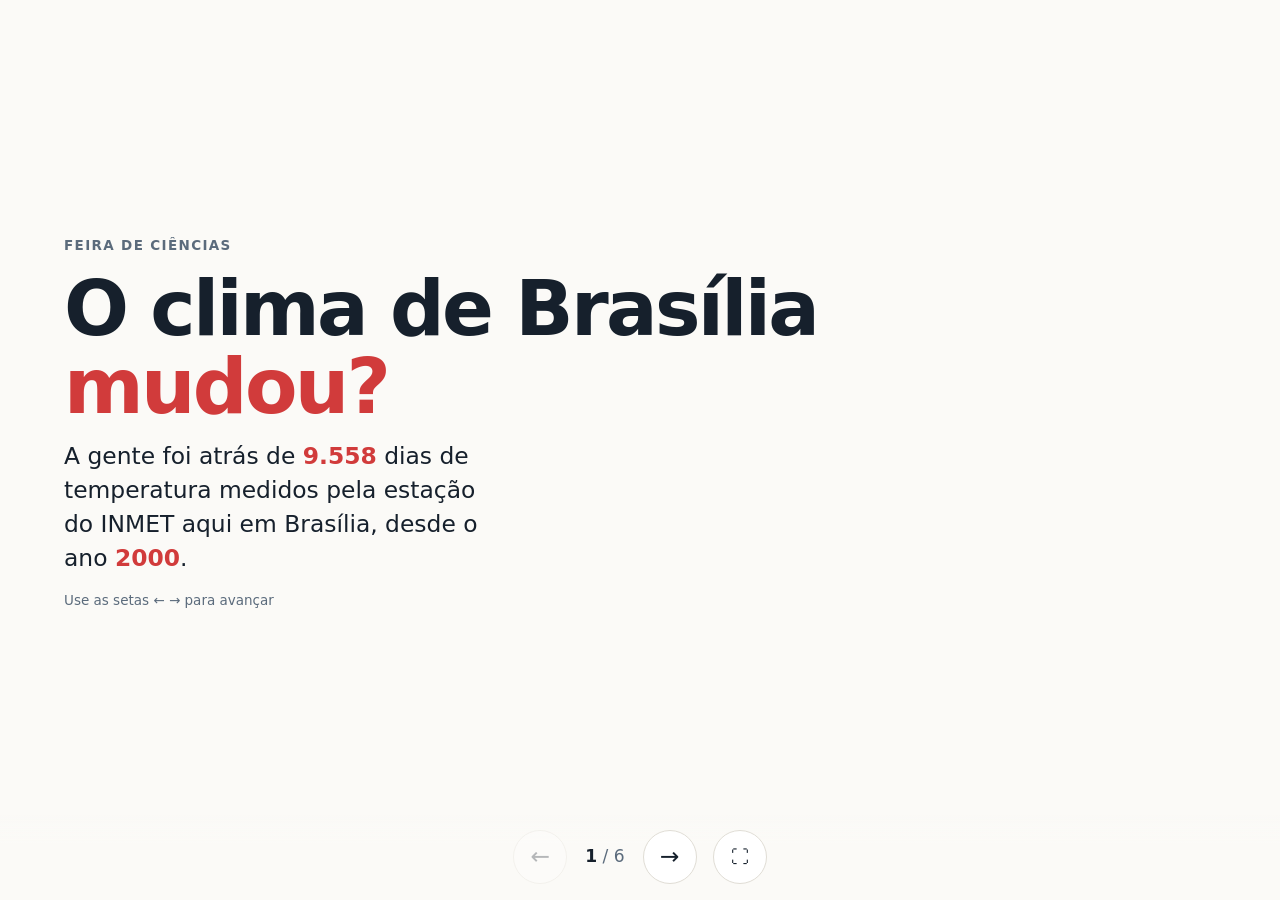
==== site/feira.html @ 0d16f91b "Modo feira de ciencias: 6 telas e roteiro impresso feira.html: apresentacao em tela cheia para noteb" ====
<!doctype html>
<html lang="pt-BR">
<head>
<meta charset="utf-8">
<meta name="viewport" content="width=device-width, initial-scale=1">
<title>Feira de Ciências — O clima de Brasília mudou?</title>
<meta name="robots" content="noindex">
<link rel="stylesheet" href="feira.css">
</head>
<body>

<div class="palco" id="palco">

  <!-- 1 -------------------------------------------------- abertura -->
  <section class="tela" data-aluno="1" data-titulo="Abertura">
    <p class="etiqueta">Feira de Ciências</p>
    <h1 class="gigante">O clima de Brasília<br><span class="realce">mudou?</span></h1>
    <p class="linha-grande">
      A gente foi atrás de <b id="total-dias">9.558</b> dias de temperatura medidos
      pela estação do INMET aqui em Brasília, desde o ano <b>2000</b>.
    </p>
    <p class="dica">Use as setas ← → para avançar</p>
  </section>

  <!-- 2 -------------------------------------------------- o dado -->
  <section class="tela" data-aluno="2" data-titulo="De onde vem o dado">
    <p class="etiqueta">Passo 1 · De onde vem o número</p>
    <h2 class="grande">Não somos nós que medimos.<br>É uma estação do governo.</h2>
    <div class="cartoes-feira">
      <div class="cartao-feira">
        <span class="numero" id="f-estacao">A001</span>
        <span class="rotulo">a estação automática de Brasília, ligada desde 2000</span>
      </div>
      <div class="cartao-feira">
        <span class="numero" id="f-dias">9.558</span>
        <span class="rotulo">dias medidos, de hora em hora</span>
      </div>
      <div class="cartao-feira">
        <span class="numero" id="f-anos">26</span>
        <span class="rotulo">anos de história guardada</span>
      </div>
    </div>
    <p class="rodape-tela">Fonte: INMET · Portal Brasileiro de Dados Abertos — qualquer um pode baixar.</p>
  </section>

  <!-- 3 -------------------------------------------------- hoje x passado -->
  <section class="tela" data-aluno="3" data-titulo="Hoje e o passado">
    <p class="etiqueta">Passo 2 · O mesmo dia, outros anos</p>
    <h2 class="grande" id="f-data-hoje">Hoje</h2>
    <div class="comparativo-feira" id="f-comparativo">
      <p class="carregando">Buscando…</p>
    </div>
    <p class="rodape-tela">Um dia só não prova nada — por isso a gente olhou todos.</p>
  </section>

  <!-- 4 -------------------------------------------------- o jogo -->
  <section class="tela tela-jogo" data-aluno="4" data-titulo="O jogo do chute">
    <p class="etiqueta">Passo 3 · Chute antes de ver</p>
    <h2 class="grande">Quantos dias por ano passam<br>de <span class="realce">30 °C</span> em Brasília?</h2>

    <div class="jogo" id="jogo-pergunta">
      <p class="jogo-instrucao">Nos anos 2000 eram <b id="jogo-antes">29</b> dias.
        E hoje? Arrisque:</p>
      <div class="jogo-campo">
        <input type="number" id="jogo-palpite" inputmode="numeric" min="0" max="365" placeholder="?">
        <span class="jogo-unidade">dias</span>
        <button type="button" id="jogo-botao">Ver a resposta</button>
      </div>
    </div>

    <div class="jogo-resposta" id="jogo-resposta" hidden>
      <p class="jogo-veredito" id="jogo-veredito"></p>
      <p class="jogo-numero"><b id="jogo-antes2">29</b> <span class="seta">→</span>
        <b class="realce" id="jogo-depois">57</b> <span class="jogo-unidade-grande">dias por ano</span></p>
      <p class="jogo-traducao">De <b>1 mês</b> de calor por ano para <b>2 meses</b>.</p>
      <div id="jogo-grafico" class="grafico-feira"></div>
    </div>
  </section>

  <!-- 5 -------------------------------------------------- cidade x regiao -->
  <section class="tela" data-aluno="5" data-titulo="A cidade e a região">
    <p class="etiqueta">Passo 4 · "Mas não é só a cidade esquentando?"</p>
    <h2 class="grande">Essa pergunta é boa.<br>A gente foi checar.</h2>
    <div class="duelo" id="f-duelo">
      <p class="carregando">Calculando…</p>
    </div>
    <p class="rodape-tela" id="f-duelo-nota"></p>
  </section>

  <!-- 6 -------------------------------------------------- fechamento -->
  <section class="tela" data-aluno="6" data-titulo="O que isso significa">
    <p class="etiqueta">Passo 5 · E daí?</p>
    <h2 class="grande">O que a gente descobriu</h2>
    <ul class="conclusoes">
      <li><b>Os dias esquentaram</b> — e os dias de muito calor <b>dobraram</b>.</li>
      <li><b>As noites quase não mudaram.</b> A gente achou que tinham mudado; o dado disse que não.</li>
      <li><b>Parte é a cidade</b> crescendo em cima do termômetro, parte é o planeta inteiro esquentando.</li>
    </ul>
    <p class="linha-grande destaque-final">
      A gente não escolheu os números que ajudavam.<br>
      <b>Mostramos também o que derruba a nossa ideia.</b>
    </p>
    <p class="rodape-tela">Tudo isto está em comparativo-do-clima.vercel.app · dados do INMET e ERA5</p>
  </section>

</div>

<nav class="controles" aria-label="Navegação da apresentação">
  <button type="button" id="anterior" aria-label="Tela anterior">←</button>
  <span class="contador"><b id="atual">1</b> / <span id="total">6</span></span>
  <button type="button" id="proximo" aria-label="Próxima tela">→</button>
  <button type="button" id="tela-cheia" class="secundario" title="Tela cheia (F)">⛶</button>
</nav>

<script src="feira.js"></script>
</body>
</html>
---- site/feira.css ----
/* Apresentacao de feira de ciencias.
   Pensada para notebook ligado na TV: tipo grande, alto contraste, uma ideia
   por tela. Tudo em clamp() para a mesma tela servir do notebook a TV grande. */

:root {
  --tinta:        #16202c;
  --tinta-fraca:  #5b6b7c;
  --papel:        #fbfaf7;
  --papel-cartao: #ffffff;
  --linha:        #e0ddd5;
  --quente:       #d13b3b;
  --frio:         #2f76a1;
  --raio: 18px;
}

@media (prefers-color-scheme: dark) {
  :root {
    --tinta:        #f2f5f8;
    --tinta-fraca:  #9fadbb;
    --papel:        #11161b;
    --papel-cartao: #1a2128;
    --linha:        #2b333c;
    --quente:       #ff6b6b;
    --frio:         #6fb3d2;
  }
}

* { box-sizing: border-box; }

html, body { height: 100%; }

body {
  margin: 0;
  background: var(--papel);
  color: var(--tinta);
  font: 16px/1.5 system-ui, -apple-system, "Segoe UI", Roboto, sans-serif;
  overflow: hidden;              /* a apresentacao nao rola: cada tela cabe */
}

/* ---------- palco e telas ---------- */

.palco { height: 100%; }

.tela {
  display: none;
  height: 100%;
  padding: clamp(1.4rem, 4vh, 3.5rem) clamp(1.4rem, 5vw, 5rem) clamp(4.5rem, 10vh, 6rem);
  flex-direction: column;
  justify-content: center;
  gap: clamp(.6rem, 1.6vh, 1.4rem);
  max-width: 1500px;
  margin: 0 auto;
  animation: entrar .28s ease-out;
}

.tela.ativa { display: flex; }

@keyframes entrar {
  from { opacity: 0; transform: translateY(12px); }
  to   { opacity: 1; transform: none; }
}

/* ---------- tipografia ---------- */

.etiqueta {
  margin: 0;
  font-size: clamp(.75rem, 1.5vh, 1.05rem);
  letter-spacing: .1em;
  text-transform: uppercase;
  color: var(--tinta-fraca);
  font-weight: 600;
}

.gigante {
  margin: 0;
  font-size: clamp(2.4rem, 8.5vh, 6rem);
  line-height: 1.02;
  letter-spacing: -.035em;
  font-weight: 700;
}

.grande {
  margin: 0;
  font-size: clamp(1.7rem, 5.4vh, 3.6rem);
  line-height: 1.1;
  letter-spacing: -.025em;
  font-weight: 700;
}

.realce { color: var(--quente); }

.linha-grande {
  margin: 0;
  font-size: clamp(1rem, 2.6vh, 1.7rem);
  line-height: 1.45;
  max-width: 30ch;
}
.linha-grande b { color: var(--quente); }

.destaque-final { max-width: 40ch; margin-top: clamp(.5rem, 2vh, 1.5rem); }

.dica {
  margin: 0;
  font-size: clamp(.75rem, 1.5vh, 1rem);
  color: var(--tinta-fraca);
}

.rodape-tela {
  margin: 0;
  font-size: clamp(.75rem, 1.6vh, 1.05rem);
  color: var(--tinta-fraca);
}

/* ---------- cartoes de numero ---------- */

.cartoes-feira {
  display: grid;
  grid-template-columns: repeat(auto-fit, minmax(200px, 1fr));
  gap: clamp(.7rem, 2vh, 1.4rem);
}

.cartao-feira {
  background: var(--papel-cartao);
  border: 1px solid var(--linha);
  border-radius: var(--raio);
  padding: clamp(.9rem, 2.4vh, 1.6rem);
}

.cartao-feira .numero {
  display: block;
  font-size: clamp(1.9rem, 6vh, 3.6rem);
  font-weight: 700;
  letter-spacing: -.03em;
  line-height: 1;
  color: var(--quente);
}

.cartao-feira .rotulo {
  display: block;
  margin-top: .45rem;
  font-size: clamp(.8rem, 1.7vh, 1.1rem);
  color: var(--tinta-fraca);
  line-height: 1.35;
}

/* ---------- comparativo hoje x passado ---------- */

.comparativo-feira {
  display: grid;
  grid-template-columns: repeat(auto-fit, minmax(150px, 1fr));
  gap: clamp(.6rem, 1.8vh, 1.2rem);
}

.col-ano {
  background: var(--papel-cartao);
  border: 1px solid var(--linha);
  border-radius: var(--raio);
  padding: clamp(.8rem, 2.2vh, 1.4rem);
  text-align: center;
}
.col-ano.hoje { border-color: var(--quente); border-width: 2px; }

.col-ano .quando {
  display: block;
  font-size: clamp(.72rem, 1.5vh, .98rem);
  color: var(--tinta-fraca);
  text-transform: uppercase;
  letter-spacing: .06em;
  font-weight: 600;
}
.col-ano .valor {
  display: block;
  margin-top: .3rem;
  font-size: clamp(1.7rem, 5.2vh, 3.1rem);
  font-weight: 700;
  letter-spacing: -.03em;
  line-height: 1;
}
.col-ano.hoje .valor { color: var(--quente); }
.col-ano .ano { display: block; margin-top: .3rem; font-size: clamp(.72rem, 1.5vh, .95rem); color: var(--tinta-fraca); }

/* ---------- o jogo do chute ---------- */

.tela-jogo { justify-content: center; }

.jogo-instrucao { margin: 0; font-size: clamp(1rem, 2.6vh, 1.6rem); }
.jogo-instrucao b { color: var(--frio); }

.jogo-campo {
  display: flex;
  align-items: center;
  gap: .7rem;
  flex-wrap: wrap;
  margin-top: clamp(.6rem, 2vh, 1.2rem);
}

.jogo-campo input {
  font: inherit;
  font-size: clamp(1.6rem, 5vh, 3rem);
  font-weight: 700;
  width: clamp(5rem, 14vw, 9rem);
  text-align: center;
  padding: .3rem .5rem;
  border: 3px solid var(--linha);
  border-radius: 14px;
  background: var(--papel-cartao);
  color: var(--tinta);
  -moz-appearance: textfield;
}
.jogo-campo input:focus { outline: none; border-color: var(--quente); }
.jogo-campo input::-webkit-outer-spin-button,
.jogo-campo input::-webkit-inner-spin-button { -webkit-appearance: none; margin: 0; }

.jogo-unidade { font-size: clamp(1rem, 2.6vh, 1.6rem); color: var(--tinta-fraca); }

.jogo-campo button {
  font: inherit;
  font-size: clamp(.95rem, 2.2vh, 1.35rem);
  font-weight: 600;
  padding: clamp(.55rem, 1.6vh, .9rem) clamp(1rem, 2.5vw, 1.8rem);
  border: 0;
  border-radius: 12px;
  background: var(--tinta);
  color: var(--papel);
  cursor: pointer;
}
.jogo-campo button:hover { opacity: .88; }

.jogo-veredito {
  margin: 0 0 .4rem;
  font-size: clamp(1rem, 2.6vh, 1.6rem);
  font-weight: 600;
}

.jogo-numero {
  margin: 0;
  font-size: clamp(2.2rem, 7.5vh, 5rem);
  font-weight: 700;
  letter-spacing: -.035em;
  line-height: 1.05;
}
.jogo-numero .seta { color: var(--tinta-fraca); margin: 0 .2em; }
.jogo-unidade-grande { font-size: clamp(.9rem, 2.2vh, 1.4rem); font-weight: 400; color: var(--tinta-fraca); }

.jogo-traducao { margin: .3rem 0 0; font-size: clamp(1rem, 2.6vh, 1.6rem); }

.grafico-feira { margin-top: clamp(.5rem, 2vh, 1rem); }
.grafico-feira svg { display: block; width: 100%; height: auto; max-height: 26vh; }
.gf-barra { fill: var(--frio); opacity: .8; }
.gf-barra-quente { fill: var(--quente); }
.gf-rotulo { fill: var(--tinta-fraca); font-size: 11px; }

/* ---------- duelo cidade x regiao ---------- */

.duelo { display: grid; grid-template-columns: repeat(auto-fit, minmax(230px, 1fr)); gap: clamp(.7rem, 2vh, 1.4rem); }

.duelo-lado {
  background: var(--papel-cartao);
  border: 1px solid var(--linha);
  border-radius: var(--raio);
  padding: clamp(.9rem, 2.4vh, 1.6rem);
}
.duelo-lado.cidade { border-color: var(--quente); border-width: 2px; }
.duelo-lado .titulo { display: block; font-size: clamp(.85rem, 1.9vh, 1.15rem); font-weight: 600; }
.duelo-lado .valor  { display: block; margin-top: .3rem; font-size: clamp(1.8rem, 5.5vh, 3.2rem); font-weight: 700; letter-spacing: -.03em; line-height: 1; }
.duelo-lado.cidade .valor { color: var(--quente); }
.duelo-lado .nota   { display: block; margin-top: .45rem; font-size: clamp(.78rem, 1.6vh, 1rem); color: var(--tinta-fraca); line-height: 1.35; }

/* ---------- conclusoes ---------- */

.conclusoes {
  margin: 0;
  padding-left: 1.2em;
  font-size: clamp(1rem, 2.6vh, 1.6rem);
  line-height: 1.5;
}
.conclusoes li { margin-bottom: .5em; }
.conclusoes b { color: var(--quente); }

/* ---------- controles ---------- */

.controles {
  position: fixed;
  left: 0; right: 0; bottom: 0;
  display: flex;
  align-items: center;
  justify-content: center;
  gap: clamp(.5rem, 1.5vw, 1rem);
  padding: clamp(.6rem, 1.8vh, 1rem);
  background: linear-gradient(to top, var(--papel) 65%, transparent);
}

.controles button {
  font: inherit;
  font-size: clamp(1.1rem, 2.6vh, 1.6rem);
  line-height: 1;
  width: clamp(2.6rem, 6vh, 3.6rem);
  height: clamp(2.6rem, 6vh, 3.6rem);
  border: 1px solid var(--linha);
  border-radius: 50%;
  background: var(--papel-cartao);
  color: var(--tinta);
  cursor: pointer;
}
.controles button:hover { border-color: var(--tinta-fraca); }
.controles button:disabled { opacity: .3; cursor: default; }
.controles .secundario { font-size: clamp(.9rem, 2vh, 1.2rem); }

.contador {
  font-size: clamp(.85rem, 1.9vh, 1.15rem);
  color: var(--tinta-fraca);
  min-width: 4ch;
  text-align: center;
  font-variant-numeric: tabular-nums;
}
.contador b { color: var(--tinta); }

.carregando { color: var(--tinta-fraca); font-size: clamp(.9rem, 2.2vh, 1.3rem); }

/* Em pe (celular de aluno), reduz respiro para tudo caber sem rolagem. */
@media (orientation: portrait) {
  .tela { justify-content: flex-start; padding-top: clamp(1.2rem, 5vh, 2.5rem); }
  .cartoes-feira, .comparativo-feira, .duelo { grid-template-columns: 1fr 1fr; }
}
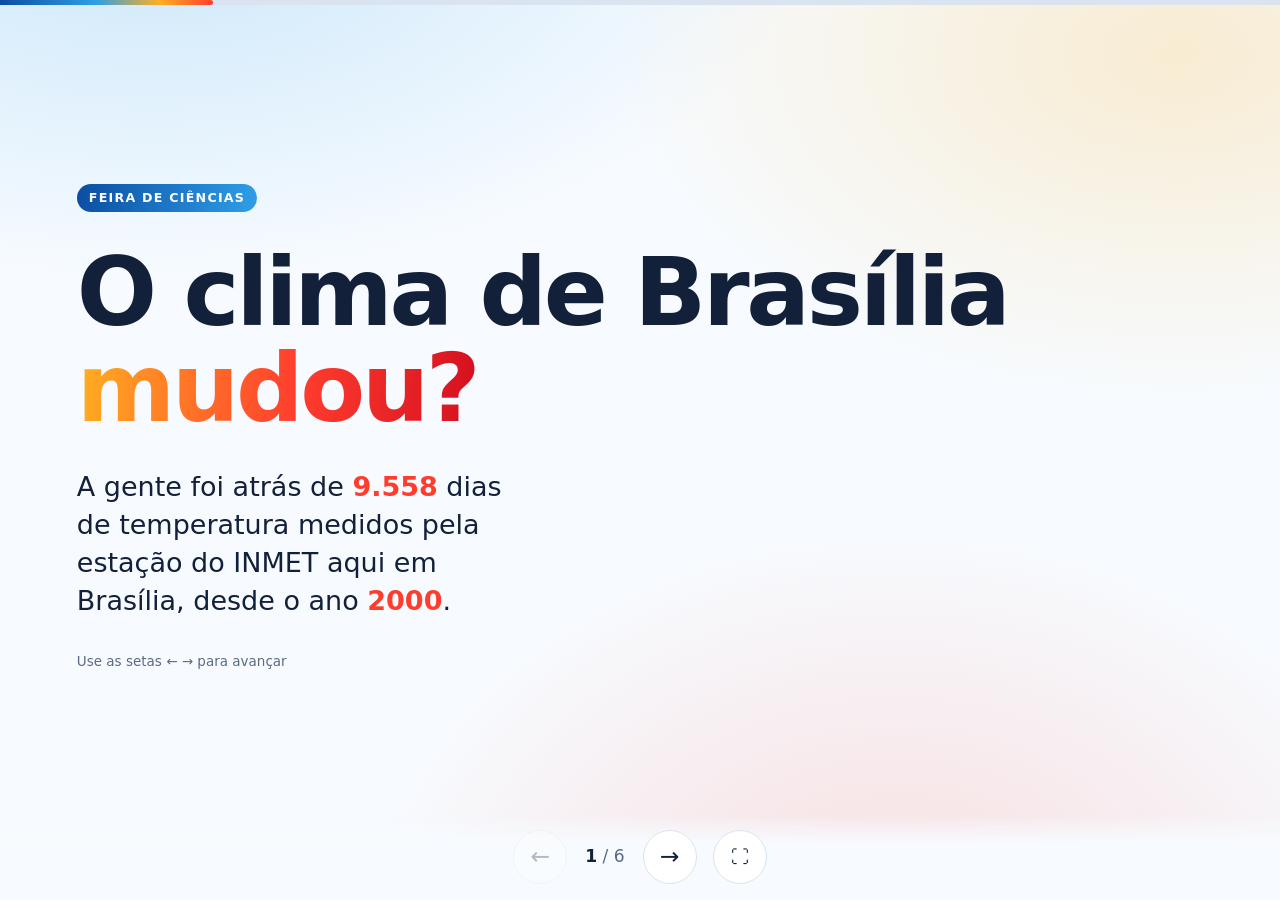
==== commit d5b30c6b: "Feira: equilibrio, alinhamento e mais movimento Medindo em 1366x768, cada tela usava so 41-48% da al" ====
--- a/site/feira.html
+++ b/site/feira.html
@@ -9,10 +9,12 @@
 </head>
 <body>
 
+<div class="progresso" aria-hidden="true"><span id="progresso-barra"></span></div>
+
 <div class="palco" id="palco">
 
   <!-- 1 -------------------------------------------------- abertura -->
-  <section class="tela" data-aluno="1" data-titulo="Abertura">
+  <section class="tela heroi" data-aluno="1" data-titulo="Abertura">
     <p class="etiqueta">Feira de Ciências</p>
     <h1 class="gigante">O clima de Brasília<br><span class="realce">mudou?</span></h1>
     <p class="linha-grande">
@@ -23,9 +25,14 @@
   </section>
 
   <!-- 2 -------------------------------------------------- o dado -->
-  <section class="tela" data-aluno="2" data-titulo="De onde vem o dado">
-    <p class="etiqueta">Passo 1 · De onde vem o número</p>
-    <h2 class="grande">Não somos nós que medimos.<br>É uma estação do governo.</h2>
+  <section class="tela duplo" data-aluno="2" data-titulo="De onde vem o dado">
+    <div class="lado-texto">
+      <p class="etiqueta">Passo 1 · De onde vem o número</p>
+      <h2 class="grande">Não somos nós<br>que medimos.</h2>
+      <p class="linha-grande">É uma estação do governo, funcionando sozinha,
+        24 horas por dia, há mais de 25 anos.</p>
+    </div>
+    <div class="lado-visual">
     <div class="cartoes-feira">
       <div class="cartao-feira">
         <span class="numero" id="f-estacao">A001</span>
@@ -40,15 +47,22 @@
         <span class="rotulo">anos de história guardada</span>
       </div>
     </div>
+    </div>
     <p class="rodape-tela">Fonte: INMET · Portal Brasileiro de Dados Abertos — qualquer um pode baixar.</p>
   </section>
 
   <!-- 3 -------------------------------------------------- hoje x passado -->
-  <section class="tela" data-aluno="3" data-titulo="Hoje e o passado">
-    <p class="etiqueta">Passo 2 · O mesmo dia, outros anos</p>
-    <h2 class="grande" id="f-data-hoje">Hoje</h2>
-    <div class="comparativo-feira" id="f-comparativo">
-      <p class="carregando">Buscando…</p>
+  <section class="tela duplo" data-aluno="3" data-titulo="Hoje e o passado">
+    <div class="lado-texto">
+      <p class="etiqueta">Passo 2 · O mesmo dia, outros anos</p>
+      <h2 class="grande" id="f-data-hoje">Hoje</h2>
+      <p class="linha-grande">Nem sempre hoje é o mais quente. Por isso a gente
+        não olhou <em>um</em> dia — olhou todos.</p>
+    </div>
+    <div class="lado-visual">
+      <div class="comparativo-feira" id="f-comparativo">
+        <p class="carregando">Buscando…</p>
+      </div>
     </div>
     <p class="rodape-tela">Um dia só não prova nada — por isso a gente olhou todos.</p>
   </section>
@@ -78,28 +92,36 @@
   </section>
 
   <!-- 5 -------------------------------------------------- cidade x regiao -->
-  <section class="tela" data-aluno="5" data-titulo="A cidade e a região">
-    <p class="etiqueta">Passo 4 · "Mas não é só a cidade esquentando?"</p>
-    <h2 class="grande">Essa pergunta é boa.<br>A gente foi checar.</h2>
-    <div class="duelo" id="f-duelo">
-      <p class="carregando">Calculando…</p>
+  <section class="tela duplo" data-aluno="5" data-titulo="A cidade e a região">
+    <div class="lado-texto">
+      <p class="etiqueta">Passo 4 · "Só a cidade esquentou?"</p>
+      <h2 class="grande">Essa pergunta<br>é boa.</h2>
+      <p class="linha-grande">A gente foi checar se o calor é só aqui dentro
+        ou se é o planeta inteiro.</p>
+    </div>
+    <div class="lado-visual">
+      <div class="duelo" id="f-duelo">
+        <p class="carregando">Calculando…</p>
+      </div>
     </div>
     <p class="rodape-tela" id="f-duelo-nota"></p>
   </section>
 
   <!-- 6 -------------------------------------------------- fechamento -->
-  <section class="tela" data-aluno="6" data-titulo="O que isso significa">
-    <p class="etiqueta">Passo 5 · E daí?</p>
-    <h2 class="grande">O que a gente descobriu</h2>
+  <section class="tela duplo" data-aluno="6" data-titulo="O que isso significa">
+    <div class="lado-texto">
+      <p class="etiqueta">Passo 5 · E daí?</p>
+      <h2 class="grande">O que a gente<br>descobriu</h2>
+      <p class="linha-grande destaque-final">A gente não escolheu só os números
+        que ajudavam. <b>Mostramos também o que derruba a nossa ideia.</b></p>
+    </div>
+    <div class="lado-visual">
     <ul class="conclusoes">
       <li><b>Os dias esquentaram</b> — e os dias de muito calor <b>dobraram</b>.</li>
       <li><b>As noites quase não mudaram.</b> A gente achou que tinham mudado; o dado disse que não.</li>
       <li><b>Parte é a cidade</b> crescendo em cima do termômetro, parte é o planeta inteiro esquentando.</li>
     </ul>
-    <p class="linha-grande destaque-final">
-      A gente não escolheu os números que ajudavam.<br>
-      <b>Mostramos também o que derruba a nossa ideia.</b>
-    </p>
+    </div>
     <p class="rodape-tela">Tudo isto está em comparativo-do-clima.vercel.app · dados do INMET e ERA5</p>
   </section>
 
--- a/site/feira.css
+++ b/site/feira.css
@@ -2,26 +2,42 @@
    Pensada para notebook ligado na TV: tipo grande, alto contraste, uma ideia
    por tela. Tudo em clamp() para a mesma tela servir do notebook a TV grande. */
 
+/* ====================================================================
+   PALETA — troque só este bloco para vestir a apresentação com as cores
+   oficiais da escola. Os hexadecimais abaixo são uma paleta viva genérica,
+   NÃO são as cores oficiais do Marista: substitua pelos do manual de marca.
+   ==================================================================== */
 :root {
-  --tinta:        #16202c;
-  --tinta-fraca:  #5b6b7c;
-  --papel:        #fbfaf7;
+  --marca:        #0b4da2;   /* azul principal da escola */
+  --marca-clara:  #2f9fe8;   /* azul claro de apoio      */
+  --marca-escura: #06306a;   /* azul escuro de fundo     */
+
+  --calor:        #ff3d2e;   /* vermelho do calor  */
+  --calor-forte:  #d40f1f;
+  --sol:          #ffb020;   /* amarelo do sol     */
+  --frio:         #00a6ed;   /* azul do fresco     */
+  --verde:        #17c26a;   /* acerto / positivo  */
+
+  --tinta:        #12203a;
+  --tinta-fraca:  #5b6b84;
+  --papel:        #f7fbff;
   --papel-cartao: #ffffff;
-  --linha:        #e0ddd5;
-  --quente:       #d13b3b;
-  --frio:         #2f76a1;
-  --raio: 18px;
+  --linha:        #d9e4f0;
+  --quente:       var(--calor);
+  --raio: 20px;
 }
 
 @media (prefers-color-scheme: dark) {
   :root {
-    --tinta:        #f2f5f8;
-    --tinta-fraca:  #9fadbb;
-    --papel:        #11161b;
-    --papel-cartao: #1a2128;
-    --linha:        #2b333c;
-    --quente:       #ff6b6b;
-    --frio:         #6fb3d2;
+    --tinta:        #f2f7fc;
+    --tinta-fraca:  #9db0c7;
+    --papel:        #0a1526;
+    --papel-cartao: #132139;
+    --linha:        #24344f;
+    --calor:        #ff6146;
+    --sol:          #ffc34d;
+    --frio:         #45c2ff;
+    --marca-clara:  #59b6f5;
   }
 }
 
@@ -31,49 +47,152 @@
 
 body {
   margin: 0;
-  background: var(--papel);
   color: var(--tinta);
   font: 16px/1.5 system-ui, -apple-system, "Segoe UI", Roboto, sans-serif;
   overflow: hidden;              /* a apresentacao nao rola: cada tela cabe */
+
+  /* fundo vivo que respira devagar - da vida sem competir com o conteudo */
+  background: var(--papel);
+  background:
+    radial-gradient(1100px 620px at 12% -10%, color-mix(in srgb, var(--marca-clara) 22%, transparent), transparent 60%),
+    radial-gradient(900px 560px at 92% 6%, color-mix(in srgb, var(--sol) 20%, transparent), transparent 62%),
+    radial-gradient(900px 700px at 70% 105%, color-mix(in srgb, var(--calor) 16%, transparent), transparent 60%),
+    var(--papel);
+  background-attachment: fixed;
+  animation: respirar 18s ease-in-out infinite alternate;
+}
+
+@keyframes respirar {
+  from { background-position: 0 0, 0 0, 0 0, 0 0; }
+  to   { background-position: 3% 2%, -3% 1%, 2% -2%, 0 0; }
 }
 
 /* ---------- palco e telas ---------- */
 
 .palco { height: 100%; }
 
+/* Cada tela ocupa a altura toda e distribui o conteudo em vez de empilhar
+   tudo no topo. Em 1366x768 a versao anterior usava 45% da tela e deixava
+   metade vazia; aqui as duas colunas ocupam a largura e o conteudo respira. */
 .tela {
   display: none;
   height: 100%;
-  padding: clamp(1.4rem, 4vh, 3.5rem) clamp(1.4rem, 5vw, 5rem) clamp(4.5rem, 10vh, 6rem);
-  flex-direction: column;
-  justify-content: center;
-  gap: clamp(.6rem, 1.6vh, 1.4rem);
-  max-width: 1500px;
+  padding: clamp(2rem, 7vh, 5rem) clamp(1.5rem, 6vw, 6rem) clamp(5rem, 12vh, 7rem);
+  max-width: 1600px;
   margin: 0 auto;
-  animation: entrar .28s ease-out;
-}
-
-.tela.ativa { display: flex; }
+  align-content: center;
+  gap: clamp(1rem, 3.5vh, 2.6rem) clamp(2rem, 5vw, 5rem);
+}
+
+.tela.ativa { display: grid; }
+
+/* uma coluna: heroi e o jogo, onde o texto e o protagonista */
+.tela.heroi, .tela.tela-jogo {
+  grid-template-columns: minmax(0, 1fr);
+  justify-items: start;
+}
+.tela.heroi { align-content: center; }
+
+/* duas colunas: texto a esquerda, visual a direita */
+/* linha 1 ocupa a sobra (1fr) e o rodape fica embaixo: e isso que faz o
+   conteudo encher a tela em vez de boiar no meio com 40% de ocupacao. */
+.tela.duplo {
+  grid-template-columns: minmax(0, 5fr) minmax(0, 7fr);
+  grid-template-rows: minmax(0, 1fr) auto;
+  align-items: stretch;
+}
+.tela.duplo .rodape-tela { grid-column: 1 / -1; align-self: end; }
+.tela.duplo .lado-texto { justify-content: center; }
+
+.lado-texto { display: flex; flex-direction: column; gap: clamp(.6rem, 1.8vh, 1.3rem); align-items: flex-start; }
+
+/* O lado visual estica para a altura util da tela - sem isso o conteudo
+   fica achatado no meio e sobra metade da tela vazia embaixo. */
+.lado-visual { min-width: 0; height: 100%; display: grid; }
+.lado-visual > * { height: 100%; }
+
+/* empilhados em uma coluna, os cartoes ocupam a altura em vez da largura */
+.tela.duplo .cartoes-feira,
+.tela.duplo .duelo,
+.tela.duplo .conclusoes { grid-template-columns: minmax(0, 1fr); align-content: stretch; }
+
+.tela.duplo .cartao-feira,
+.tela.duplo .duelo-lado {
+  display: flex; flex-direction: column; justify-content: center;
+}
+
+/* as colunas de ano continuam lado a lado - elas SAO uma linha do tempo */
+.tela.duplo .comparativo-feira { grid-template-columns: repeat(4, minmax(0, 1fr)); align-content: stretch; }
+.tela.duplo .col-ano { display: flex; flex-direction: column; justify-content: center; }
+
+/* em pe ou tela estreita, volta para uma coluna */
+/* Em pe (celular do aluno) o conteudo nao cabe em uma tela: aqui a
+   apresentacao PODE rolar. Sem isso o overflow:hidden corta o final das
+   telas 2, 5 e 6 em silencio - e ninguem percebe ate a hora de apresentar. */
+@media (max-width: 900px), (orientation: portrait) {
+  html, body { height: auto; overflow: auto; }
+  .palco { height: auto; }
+  .tela {
+    height: auto;
+    min-height: 100vh;
+    min-height: 100svh;
+    padding-bottom: clamp(6rem, 14vh, 8rem);
+  }
+  .tela.duplo { grid-template-columns: minmax(0, 1fr); grid-template-rows: none; align-content: start; }
+  .lado-visual { height: auto; }
+  .tela.duplo .comparativo-feira { grid-template-columns: repeat(2, minmax(0, 1fr)); }
+}
+
+/* cada elemento entra por conta, em cascata - a tela ganha ritmo */
+.tela.ativa > *,
+.tela.ativa .lado-texto > * {
+  animation: entrar .5s cubic-bezier(.2, .9, .3, 1.1) backwards;
+}
+.tela.ativa > *:nth-child(1) { animation-delay: .02s; }
+.tela.ativa > *:nth-child(2) { animation-delay: .10s; }
+.tela.ativa > *:nth-child(3) { animation-delay: .18s; }
+.tela.ativa > *:nth-child(4) { animation-delay: .26s; }
+.tela.ativa .lado-texto > *:nth-child(1) { animation-delay: .06s; }
+.tela.ativa .lado-texto > *:nth-child(2) { animation-delay: .14s; }
+.tela.ativa .lado-texto > *:nth-child(3) { animation-delay: .22s; }
 
 @keyframes entrar {
-  from { opacity: 0; transform: translateY(12px); }
+  from { opacity: 0; transform: translateY(18px); }
   to   { opacity: 1; transform: none; }
 }
 
+/* ---------- barra de progresso ---------- */
+
+.progresso {
+  position: fixed; top: 0; left: 0; right: 0; height: 5px;
+  background: var(--linha);
+  z-index: 10;
+}
+.progresso span {
+  display: block; height: 100%; width: 0;
+  background: linear-gradient(90deg, var(--marca), var(--marca-clara) 45%, var(--sol) 75%, var(--calor));
+  border-radius: 0 3px 3px 0;
+  transition: width .45s cubic-bezier(.2, .9, .3, 1);
+}
+
 /* ---------- tipografia ---------- */
 
 .etiqueta {
   margin: 0;
-  font-size: clamp(.75rem, 1.5vh, 1.05rem);
+  align-self: flex-start;
+  font-size: clamp(.7rem, 1.4vh, .95rem);
   letter-spacing: .1em;
   text-transform: uppercase;
-  color: var(--tinta-fraca);
-  font-weight: 600;
+  color: #fff;
+  font-weight: 700;
+  background: linear-gradient(100deg, var(--marca), var(--marca-clara));
+  padding: .38em .95em;
+  border-radius: 999px;
 }
 
 .gigante {
   margin: 0;
-  font-size: clamp(2.4rem, 8.5vh, 6rem);
+  font-size: clamp(2.6rem, 10.5vh, 7rem);
   line-height: 1.02;
   letter-spacing: -.035em;
   font-weight: 700;
@@ -81,19 +200,26 @@
 
 .grande {
   margin: 0;
-  font-size: clamp(1.7rem, 5.4vh, 3.6rem);
+  max-width: 16ch;
+  font-size: clamp(1.9rem, 7vh, 4.4rem);
   line-height: 1.1;
   letter-spacing: -.025em;
   font-weight: 700;
 }
 
-.realce { color: var(--quente); }
+/* palavra-chave com gradiente quente, em vez de vermelho chapado */
+.realce {
+  background: linear-gradient(95deg, var(--sol), var(--calor) 55%, var(--calor-forte));
+  -webkit-background-clip: text;
+  background-clip: text;
+  color: transparent;
+}
 
 .linha-grande {
   margin: 0;
-  font-size: clamp(1rem, 2.6vh, 1.7rem);
-  line-height: 1.45;
-  max-width: 30ch;
+  font-size: clamp(1.05rem, 3vh, 1.9rem);
+  line-height: 1.4;
+  max-width: 26ch;
 }
 .linha-grande b { color: var(--quente); }
 
@@ -121,18 +247,38 @@
 
 .cartao-feira {
   background: var(--papel-cartao);
-  border: 1px solid var(--linha);
+  border: 2px solid var(--linha);
   border-radius: var(--raio);
   padding: clamp(.9rem, 2.4vh, 1.6rem);
+  box-shadow: 0 10px 24px -14px rgba(11, 77, 162, .55);
+  box-shadow: 0 10px 24px -14px color-mix(in srgb, var(--marca) 55%, transparent);
+  animation: subir .5s cubic-bezier(.2, .9, .3, 1.2) backwards;
+}
+/* os tres cartoes entram em sequencia, nao todos de uma vez */
+.cartao-feira:nth-child(1) { animation-delay: .06s; border-color: #8ec6ee; border-color: color-mix(in srgb, var(--marca-clara) 45%, var(--linha)); }
+.cartao-feira:nth-child(2) { animation-delay: .18s; border-color: #edd08a; border-color: color-mix(in srgb, var(--sol) 45%, var(--linha)); }
+.cartao-feira:nth-child(3) { animation-delay: .30s; border-color: #f0a79c; border-color: color-mix(in srgb, var(--calor) 45%, var(--linha)); }
+
+@keyframes subir {
+  from { opacity: 0; transform: translateY(18px) scale(.97); }
+  to   { opacity: 1; transform: none; }
 }
 
 .cartao-feira .numero {
   display: block;
-  font-size: clamp(1.9rem, 6vh, 3.6rem);
-  font-weight: 700;
+  font-size: clamp(2rem, 7vh, 4.2rem);
+  font-weight: 800;
   letter-spacing: -.03em;
   line-height: 1;
-  color: var(--quente);
+  color: var(--marca);
+}
+.cartao-feira:nth-child(2) .numero { color: #b57400; }
+.cartao-feira:nth-child(3) .numero { color: var(--calor-forte); }
+
+@media (prefers-color-scheme: dark) {
+  .cartao-feira .numero { color: var(--marca-clara); }
+  .cartao-feira:nth-child(2) .numero { color: var(--sol); }
+  .cartao-feira:nth-child(3) .numero { color: var(--calor); }
 }
 
 .cartao-feira .rotulo {
@@ -158,7 +304,14 @@
   padding: clamp(.8rem, 2.2vh, 1.4rem);
   text-align: center;
 }
-.col-ano.hoje { border-color: var(--quente); border-width: 2px; }
+.col-ano { border-width: 2px; transition: transform .2s; }
+.col-ano.hoje {
+  border-color: var(--calor);
+  background: var(--papel-cartao);
+  background: linear-gradient(165deg, color-mix(in srgb, var(--calor) 12%, var(--papel-cartao)), var(--papel-cartao));
+  box-shadow: 0 12px 28px -16px var(--calor);
+  transform: scale(1.04);
+}
 
 .col-ano .quando {
   display: block;
@@ -171,12 +324,13 @@
 .col-ano .valor {
   display: block;
   margin-top: .3rem;
-  font-size: clamp(1.7rem, 5.2vh, 3.1rem);
+  font-size: clamp(1.9rem, 6.4vh, 3.8rem);
   font-weight: 700;
   letter-spacing: -.03em;
   line-height: 1;
 }
-.col-ano.hoje .valor { color: var(--quente); }
+.col-ano.hoje .valor { color: var(--calor-forte); }
+@media (prefers-color-scheme: dark){ .col-ano.hoje .valor { color: var(--calor); } }
 .col-ano .ano { display: block; margin-top: .3rem; font-size: clamp(.72rem, 1.5vh, .95rem); color: var(--tinta-fraca); }
 
 /* ---------- o jogo do chute ---------- */
@@ -207,7 +361,7 @@
   color: var(--tinta);
   -moz-appearance: textfield;
 }
-.jogo-campo input:focus { outline: none; border-color: var(--quente); }
+.jogo-campo input:focus { outline: none; border-color: var(--marca-clara); box-shadow: 0 0 0 6px color-mix(in srgb, var(--marca-clara) 22%, transparent); }
 .jogo-campo input::-webkit-outer-spin-button,
 .jogo-campo input::-webkit-inner-spin-button { -webkit-appearance: none; margin: 0; }
 
@@ -216,15 +370,18 @@
 .jogo-campo button {
   font: inherit;
   font-size: clamp(.95rem, 2.2vh, 1.35rem);
-  font-weight: 600;
+  font-weight: 700;
   padding: clamp(.55rem, 1.6vh, .9rem) clamp(1rem, 2.5vw, 1.8rem);
   border: 0;
-  border-radius: 12px;
-  background: var(--tinta);
-  color: var(--papel);
+  border-radius: 999px;
+  background: linear-gradient(100deg, var(--marca), var(--marca-clara));
+  color: #fff;
   cursor: pointer;
-}
-.jogo-campo button:hover { opacity: .88; }
+  box-shadow: 0 8px 20px -10px var(--marca);
+  transition: transform .15s, box-shadow .15s;
+}
+.jogo-campo button:hover { transform: translateY(-2px) scale(1.03); box-shadow: 0 14px 26px -12px var(--marca); }
+.jogo-campo button:active { transform: translateY(0) scale(.98); }
 
 .jogo-veredito {
   margin: 0 0 .4rem;
@@ -234,10 +391,17 @@
 
 .jogo-numero {
   margin: 0;
-  font-size: clamp(2.2rem, 7.5vh, 5rem);
-  font-weight: 700;
+  font-size: clamp(2.4rem, 9vh, 6rem);
+  font-weight: 800;
   letter-spacing: -.035em;
   line-height: 1.05;
+}
+/* o numero revelado pulsa uma vez, no instante em que aparece */
+.jogo-numero .realce { animation: bater .7s cubic-bezier(.2, .9, .3, 1.4) .15s backwards; display: inline-block; }
+@keyframes bater {
+  0%   { transform: scale(.4); opacity: 0; }
+  60%  { transform: scale(1.18); opacity: 1; }
+  100% { transform: scale(1); }
 }
 .jogo-numero .seta { color: var(--tinta-fraca); margin: 0 .2em; }
 .jogo-unidade-grande { font-size: clamp(.9rem, 2.2vh, 1.4rem); font-weight: 400; color: var(--tinta-fraca); }
@@ -250,6 +414,52 @@
 .gf-barra-quente { fill: var(--quente); }
 .gf-rotulo { fill: var(--tinta-fraca); font-size: 11px; }
 
+/* ---------- o ano em quadradinhos ---------- */
+
+.grade-ano { margin: 0 0 clamp(.4rem, 1.4vh, .9rem); }
+.grade-ano svg { display: block; width: 100%; height: auto; max-height: 18vh; }
+
+.gr-titulo { fill: var(--tinta-fraca); font-size: 13px; font-weight: 600; font-family: system-ui, sans-serif; }
+.gr-destaque { fill: var(--quente); font-weight: 700; }
+
+/* cada dia entra sozinho: o olho acompanha o vermelho aparecendo */
+.gr-quente, .gr-ameno, .gr-vazio {
+  opacity: 0;
+  transform-box: fill-box;
+  transform-origin: center;
+  animation: surgir .34s cubic-bezier(.2, .9, .3, 1.5) forwards;
+}
+.gr-quente { fill: var(--calor); }
+.gr-muito-quente { fill: var(--calor-forte); }
+.gr-ameno  { fill: #bcd9ec; fill: color-mix(in srgb, var(--frio) 22%, var(--linha)); }
+.gr-vazio  { fill: transparent; stroke: var(--linha); stroke-dasharray: 2 2; }
+
+@keyframes surgir {
+  from { opacity: 0; transform: scale(.2); }
+  to   { opacity: 1; transform: scale(1); }
+}
+
+.grade-legenda {
+  margin: .2rem 0 0;
+  font-size: clamp(.75rem, 1.6vh, 1rem);
+  color: var(--tinta-fraca);
+}
+.grade-legenda .amostra {
+  display: inline-block; width: .8em; height: .8em; border-radius: 2px;
+  vertical-align: -.05em; margin-right: .25em;
+}
+.grade-legenda .gr-quente { background: var(--quente); opacity: 1; animation: none; }
+.grade-legenda .gr-ameno  { background: #bcd9ec; background: color-mix(in srgb, var(--frio) 22%, var(--linha)); opacity: 1; animation: none; }
+.grade-legenda .gr-muito-quente { background: var(--calor-forte); opacity: 1; animation: none; }
+
+/* quem prefere menos movimento nao leva animacao nenhuma */
+@media (prefers-reduced-motion: reduce) {
+  .gr-quente, .gr-ameno, .gr-vazio, .cartao-feira, .jogo-numero .realce,
+  .tela.ativa > *, .tela.ativa .lado-texto > * { opacity: 1; animation: none; transform: none; }
+  .progresso span { transition: none; }
+  body { animation: none; }
+}
+
 /* ---------- duelo cidade x regiao ---------- */
 
 .duelo { display: grid; grid-template-columns: repeat(auto-fit, minmax(230px, 1fr)); gap: clamp(.7rem, 2vh, 1.4rem); }
@@ -260,22 +470,43 @@
   border-radius: var(--raio);
   padding: clamp(.9rem, 2.4vh, 1.6rem);
 }
-.duelo-lado.cidade { border-color: var(--quente); border-width: 2px; }
+.duelo-lado { border-width: 2px; box-shadow: 0 10px 24px -16px var(--marca); background: var(--papel-cartao); }
+.duelo-lado.cidade { border-color: var(--calor); background: var(--papel-cartao); background: linear-gradient(160deg, color-mix(in srgb, var(--calor) 9%, var(--papel-cartao)), var(--papel-cartao)); }
+.duelo-lado:not(.cidade) { border-color: var(--frio); background: var(--papel-cartao); background: linear-gradient(160deg, color-mix(in srgb, var(--frio) 9%, var(--papel-cartao)), var(--papel-cartao)); }
 .duelo-lado .titulo { display: block; font-size: clamp(.85rem, 1.9vh, 1.15rem); font-weight: 600; }
-.duelo-lado .valor  { display: block; margin-top: .3rem; font-size: clamp(1.8rem, 5.5vh, 3.2rem); font-weight: 700; letter-spacing: -.03em; line-height: 1; }
-.duelo-lado.cidade .valor { color: var(--quente); }
+.duelo-lado .valor  { display: block; margin-top: .3rem; font-size: clamp(2rem, 6.8vh, 4rem); font-weight: 700; letter-spacing: -.03em; line-height: 1; }
+.duelo-lado.cidade .valor { color: var(--calor-forte); }
+.duelo-lado:not(.cidade) .valor { color: var(--marca); }
+@media (prefers-color-scheme: dark){ .duelo-lado.cidade .valor{color:var(--calor);} .duelo-lado:not(.cidade) .valor{color:var(--frio);} }
 .duelo-lado .nota   { display: block; margin-top: .45rem; font-size: clamp(.78rem, 1.6vh, 1rem); color: var(--tinta-fraca); line-height: 1.35; }
 
 /* ---------- conclusoes ---------- */
 
 .conclusoes {
   margin: 0;
-  padding-left: 1.2em;
-  font-size: clamp(1rem, 2.6vh, 1.6rem);
-  line-height: 1.5;
-}
-.conclusoes li { margin-bottom: .5em; }
-.conclusoes b { color: var(--quente); }
+  padding: 0;
+  list-style: none;
+  display: grid;
+  gap: clamp(.6rem, 1.8vh, 1.2rem);
+  font-size: clamp(.98rem, 2.7vh, 1.6rem);
+  line-height: 1.4;
+}
+.conclusoes li {
+  margin: 0;
+  display: flex; align-items: center;
+  background: var(--papel-cartao);
+  border: 2px solid var(--linha);
+  border-left-width: 8px;
+  border-radius: var(--raio);
+  padding: clamp(.7rem, 2vh, 1.2rem) clamp(.9rem, 2vw, 1.4rem);
+  box-shadow: 0 10px 24px -18px var(--marca);
+  animation: subir .5s cubic-bezier(.2, .9, .3, 1.2) backwards;
+}
+.conclusoes li:nth-child(1) { border-left-color: var(--calor);  animation-delay: .10s; }
+.conclusoes li:nth-child(2) { border-left-color: var(--frio);   animation-delay: .22s; }
+.conclusoes li:nth-child(3) { border-left-color: var(--sol);    animation-delay: .34s; }
+.conclusoes b { color: var(--calor-forte); }
+@media (prefers-color-scheme: dark){ .conclusoes b { color: var(--calor); } }
 
 /* ---------- controles ---------- */
 
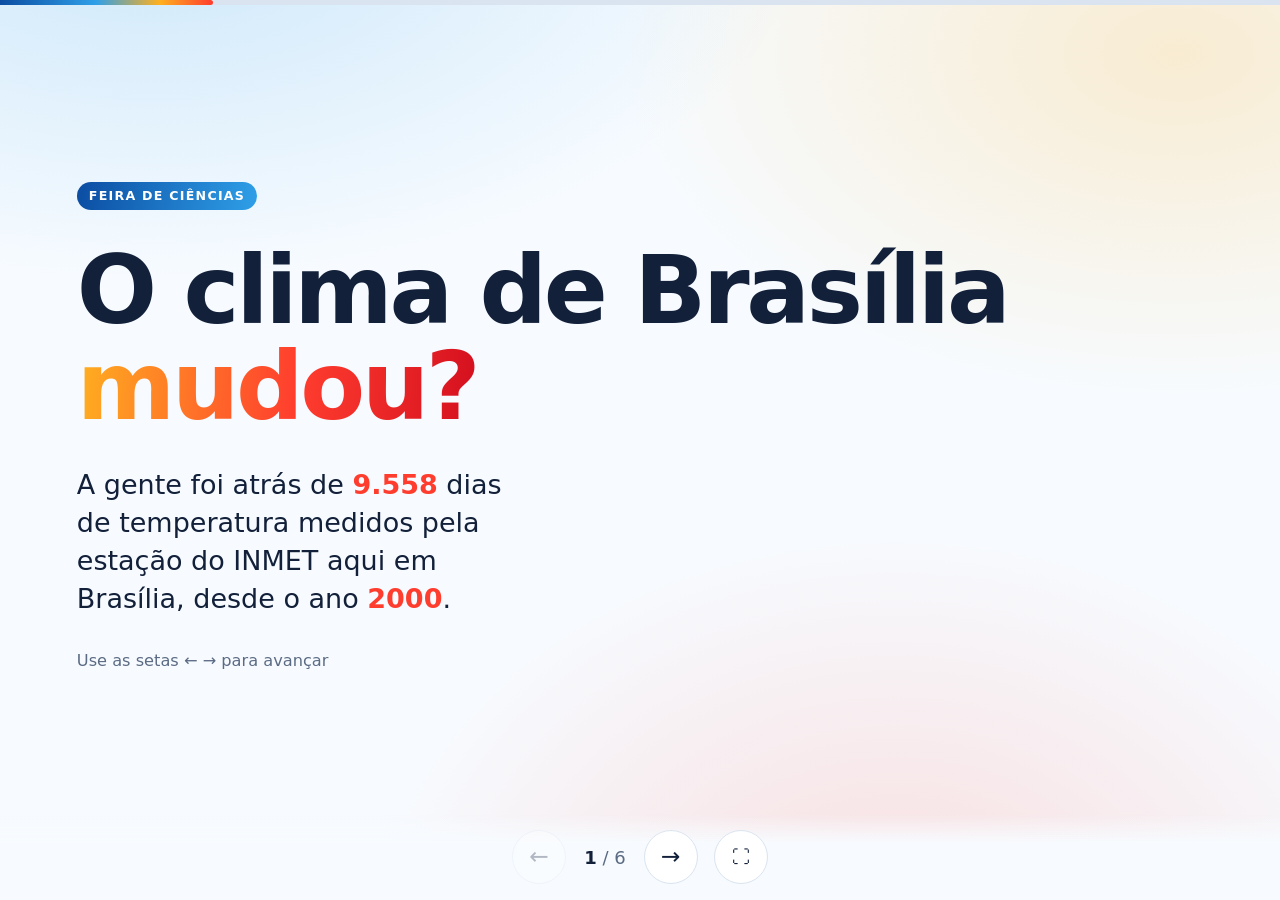
==== commit d697f7b7: "Critica de design aplicada e identidade unificada no site RETANGULOS VAZIOS: os cartoes eram altura " ====
--- a/site/feira.html
+++ b/site/feira.html
@@ -27,7 +27,7 @@
   <!-- 2 -------------------------------------------------- o dado -->
   <section class="tela duplo" data-aluno="2" data-titulo="De onde vem o dado">
     <div class="lado-texto">
-      <p class="etiqueta">Passo 1 · De onde vem o número</p>
+      <p class="etiqueta">Passo 1 · De onde vem</p>
       <h2 class="grande">Não somos nós<br>que medimos.</h2>
       <p class="linha-grande">É uma estação do governo, funcionando sozinha,
         24 horas por dia, há mais de 25 anos.</p>
@@ -48,13 +48,13 @@
       </div>
     </div>
     </div>
-    <p class="rodape-tela">Fonte: INMET · Portal Brasileiro de Dados Abertos — qualquer um pode baixar.</p>
+    <p class="rodape-tela">Fonte: INMET · Portal Brasileiro de Dados Abertos</p>
   </section>
 
   <!-- 3 -------------------------------------------------- hoje x passado -->
   <section class="tela duplo" data-aluno="3" data-titulo="Hoje e o passado">
     <div class="lado-texto">
-      <p class="etiqueta">Passo 2 · O mesmo dia, outros anos</p>
+      <p class="etiqueta">Passo 2 · O mesmo dia</p>
       <h2 class="grande" id="f-data-hoje">Hoje</h2>
       <p class="linha-grande">Nem sempre hoje é o mais quente. Por isso a gente
         não olhou <em>um</em> dia — olhou todos.</p>
@@ -64,31 +64,38 @@
         <p class="carregando">Buscando…</p>
       </div>
     </div>
-    <p class="rodape-tela">Um dia só não prova nada — por isso a gente olhou todos.</p>
+    <p class="rodape-tela">Fonte: estação A001 do INMET · hoje pela Open-Meteo</p>
   </section>
 
   <!-- 4 -------------------------------------------------- o jogo -->
-  <section class="tela tela-jogo" data-aluno="4" data-titulo="O jogo do chute">
-    <p class="etiqueta">Passo 3 · Chute antes de ver</p>
-    <h2 class="grande">Quantos dias por ano passam<br>de <span class="realce">30 °C</span> em Brasília?</h2>
+  <section class="tela tela-jogo" id="tela-jogo" data-aluno="4" data-titulo="O jogo do chute">
+    <div class="lado-texto">
+      <p class="etiqueta">Passo 3 · Chute primeiro</p>
+      <h2 class="grande jogo-titulo">Quantos dias por ano passam de
+        <span class="realce">30 °C</span> em Brasília?</h2>
 
-    <div class="jogo" id="jogo-pergunta">
-      <p class="jogo-instrucao">Nos anos 2000 eram <b id="jogo-antes">29</b> dias.
-        E hoje? Arrisque:</p>
-      <div class="jogo-campo">
-        <input type="number" id="jogo-palpite" inputmode="numeric" min="0" max="365" placeholder="?">
-        <span class="jogo-unidade">dias</span>
-        <button type="button" id="jogo-botao">Ver a resposta</button>
+      <div class="jogo" id="jogo-pergunta">
+        <p class="jogo-instrucao">Nos anos 2000 eram <b id="jogo-antes">29</b> dias por ano.
+          E hoje, quanto você acha?</p>
+        <div class="jogo-campo">
+          <input type="number" id="jogo-palpite" inputmode="numeric" min="0" max="365" placeholder="?">
+          <span class="jogo-unidade">dias</span>
+          <button type="button" id="jogo-botao">Ver a resposta</button>
+        </div>
+      </div>
+
+      <div class="jogo-resposta" id="jogo-resposta" hidden>
+        <p class="jogo-veredito" id="jogo-veredito"></p>
+        <p class="jogo-numero">
+          <span class="jogo-de"><b id="jogo-antes2">29</b><em>nos anos 2000</em></span>
+          <span class="seta" aria-hidden="true">→</span>
+          <span class="jogo-para"><b class="realce" id="jogo-depois">57</b><em>hoje</em></span>
+        </p>
+        <p class="jogo-traducao">De <b>1 mês</b> de calor por ano para <b>2 meses</b>.</p>
       </div>
     </div>
 
-    <div class="jogo-resposta" id="jogo-resposta" hidden>
-      <p class="jogo-veredito" id="jogo-veredito"></p>
-      <p class="jogo-numero"><b id="jogo-antes2">29</b> <span class="seta">→</span>
-        <b class="realce" id="jogo-depois">57</b> <span class="jogo-unidade-grande">dias por ano</span></p>
-      <p class="jogo-traducao">De <b>1 mês</b> de calor por ano para <b>2 meses</b>.</p>
-      <div id="jogo-grafico" class="grafico-feira"></div>
-    </div>
+    <div class="lado-visual" id="jogo-grafico"></div>
   </section>
 
   <!-- 5 -------------------------------------------------- cidade x regiao -->
@@ -122,7 +129,7 @@
       <li><b>Parte é a cidade</b> crescendo em cima do termômetro, parte é o planeta inteiro esquentando.</li>
     </ul>
     </div>
-    <p class="rodape-tela">Tudo isto está em comparativo-do-clima.vercel.app · dados do INMET e ERA5</p>
+    <p class="rodape-tela">comparativo-do-clima.vercel.app · dados do INMET e ERA5</p>
   </section>
 
 </div>
--- a/site/feira.css
+++ b/site/feira.css
@@ -86,12 +86,37 @@
 
 .tela.ativa { display: grid; }
 
-/* uma coluna: heroi e o jogo, onde o texto e o protagonista */
-.tela.heroi, .tela.tela-jogo {
+/* uma coluna: heroi, onde o texto e o protagonista */
+.tela.heroi {
   grid-template-columns: minmax(0, 1fr);
   justify-items: start;
-}
-.tela.heroi { align-content: center; }
+  align-content: center;
+}
+
+/* O jogo tem dois momentos. ANTES do chute so existe a pergunta: uma coluna
+   centrada, grande, sem nada competindo. DEPOIS, vira duas colunas para as
+   grades - que sao o melhor do slide - ganharem a metade direita inteira. */
+.tela.tela-jogo {
+  grid-template-columns: minmax(0, 1fr);
+  grid-template-rows: minmax(0, 1fr);
+  align-items: center;
+  justify-items: center;
+}
+.tela.tela-jogo .lado-texto { align-items: center; text-align: center; max-width: min(92vw, 52rem); }
+.tela.tela-jogo .jogo-titulo {
+  max-width: none;
+  /* min() com vw impede o titulo virar 6 linhas em tela estreita */
+  font-size: clamp(1.7rem, min(6.4vh, 4.6vw), 4.2rem);
+}
+.tela.tela-jogo .lado-visual { display: none; }
+
+.tela.tela-jogo.revelado {
+  grid-template-columns: minmax(0, 5fr) minmax(0, 7fr);
+  justify-items: stretch;
+}
+.tela.tela-jogo.revelado .lado-texto { align-items: flex-start; text-align: left; max-width: none; }
+.tela.tela-jogo.revelado .jogo-campo { justify-content: flex-start; }
+.tela.tela-jogo.revelado .lado-visual { display: grid; align-content: center; gap: clamp(.5rem, 1.6vh, 1rem); }
 
 /* duas colunas: texto a esquerda, visual a direita */
 /* linha 1 ocupa a sobra (1fr) e o rodape fica embaixo: e isso que faz o
@@ -123,7 +148,7 @@
 
 /* as colunas de ano continuam lado a lado - elas SAO uma linha do tempo */
 .tela.duplo .comparativo-feira { grid-template-columns: repeat(4, minmax(0, 1fr)); align-content: stretch; }
-.tela.duplo .col-ano { display: flex; flex-direction: column; justify-content: center; }
+.tela.duplo .col-ano { display: flex; flex-direction: column; justify-content: flex-start; }
 
 /* em pe ou tela estreita, volta para uma coluna */
 /* Em pe (celular do aluno) o conteudo nao cabe em uma tela: aqui a
@@ -146,18 +171,18 @@
 /* cada elemento entra por conta, em cascata - a tela ganha ritmo */
 .tela.ativa > *,
 .tela.ativa .lado-texto > * {
-  animation: entrar .5s cubic-bezier(.2, .9, .3, 1.1) backwards;
-}
-.tela.ativa > *:nth-child(1) { animation-delay: .02s; }
-.tela.ativa > *:nth-child(2) { animation-delay: .10s; }
-.tela.ativa > *:nth-child(3) { animation-delay: .18s; }
-.tela.ativa > *:nth-child(4) { animation-delay: .26s; }
-.tela.ativa .lado-texto > *:nth-child(1) { animation-delay: .06s; }
-.tela.ativa .lado-texto > *:nth-child(2) { animation-delay: .14s; }
-.tela.ativa .lado-texto > *:nth-child(3) { animation-delay: .22s; }
+  animation: entrar .3s cubic-bezier(.25, .8, .35, 1) backwards;
+}
+.tela.ativa > *:nth-child(1) { animation-delay: .01s; }
+.tela.ativa > *:nth-child(2) { animation-delay: .05s; }
+.tela.ativa > *:nth-child(3) { animation-delay: .10s; }
+.tela.ativa > *:nth-child(4) { animation-delay: .15s; }
+.tela.ativa .lado-texto > *:nth-child(1) { animation-delay: .04s; }
+.tela.ativa .lado-texto > *:nth-child(2) { animation-delay: .09s; }
+.tela.ativa .lado-texto > *:nth-child(3) { animation-delay: .14s; }
 
 @keyframes entrar {
-  from { opacity: 0; transform: translateY(18px); }
+  from { opacity: 0; transform: translateY(10px); }
   to   { opacity: 1; transform: none; }
 }
 
@@ -188,6 +213,10 @@
   background: linear-gradient(100deg, var(--marca), var(--marca-clara));
   padding: .38em .95em;
   border-radius: 999px;
+  white-space: nowrap;      /* "PASSO 3 · CHUTE ANTES DE VER" quebrava em duas linhas */
+  max-width: 100%;
+  overflow: hidden;
+  text-overflow: ellipsis;
 }
 
 .gigante {
@@ -200,7 +229,7 @@
 
 .grande {
   margin: 0;
-  max-width: 16ch;
+  max-width: 17ch;
   font-size: clamp(1.9rem, 7vh, 4.4rem);
   line-height: 1.1;
   letter-spacing: -.025em;
@@ -227,13 +256,13 @@
 
 .dica {
   margin: 0;
-  font-size: clamp(.75rem, 1.5vh, 1rem);
+  font-size: clamp(.88rem, 1.8vh, 1.1rem);
   color: var(--tinta-fraca);
 }
 
 .rodape-tela {
   margin: 0;
-  font-size: clamp(.75rem, 1.6vh, 1.05rem);
+  font-size: clamp(.9rem, 1.9vh, 1.2rem);
   color: var(--tinta-fraca);
 }
 
@@ -284,7 +313,7 @@
 .cartao-feira .rotulo {
   display: block;
   margin-top: .45rem;
-  font-size: clamp(.8rem, 1.7vh, 1.1rem);
+  font-size: clamp(.95rem, 2.1vh, 1.25rem);
   color: var(--tinta-fraca);
   line-height: 1.35;
 }
@@ -315,7 +344,7 @@
 
 .col-ano .quando {
   display: block;
-  font-size: clamp(.72rem, 1.5vh, .98rem);
+  font-size: clamp(.82rem, 1.8vh, 1.08rem);
   color: var(--tinta-fraca);
   text-transform: uppercase;
   letter-spacing: .06em;
@@ -331,18 +360,65 @@
 }
 .col-ano.hoje .valor { color: var(--calor-forte); }
 @media (prefers-color-scheme: dark){ .col-ano.hoje .valor { color: var(--calor); } }
-.col-ano .ano { display: block; margin-top: .3rem; font-size: clamp(.72rem, 1.5vh, .95rem); color: var(--tinta-fraca); }
+.col-ano .ano { display: block; margin-top: .45rem; font-size: clamp(.85rem, 1.8vh, 1.1rem); color: var(--tinta-fraca); font-weight: 600; }
+
+/* termometro dentro do cartao de ano: enche o retangulo e faz a comparacao
+   ser vista antes de ser lida */
+.barra-termo {
+  display: block;
+  flex: 1 1 auto;
+  min-height: clamp(50px, 16vh, 190px);
+  width: clamp(14px, 2.2vw, 26px);
+  margin: clamp(.6rem, 1.8vh, 1.1rem) auto;
+  border-radius: 999px;
+  background: rgba(255, 255, 255, .07);
+  display: flex;
+  align-items: flex-end;
+  overflow: hidden;
+}
+.barra-termo-cheio {
+  display: block;
+  width: 100%;
+  border-radius: 999px;
+  background: linear-gradient(to top, var(--frio), var(--sol) 62%, var(--calor));
+  animation: encher .7s cubic-bezier(.2, .9, .3, 1.1) backwards;
+  transform-origin: bottom;
+}
+.col-ano.hoje .barra-termo-cheio { background: linear-gradient(to top, var(--sol), var(--calor)); }
+
+@keyframes encher { from { transform: scaleY(0); } to { transform: scaleY(1); } }
+
+/* barra do duelo: a diferenca entre cidade e regiao vira comprimento */
+.duelo-barra {
+  display: block;
+  height: clamp(10px, 1.8vh, 16px);
+  margin: clamp(.5rem, 1.5vh, .9rem) 0 0;
+  border-radius: 999px;
+  background: rgba(255, 255, 255, .07);
+  overflow: hidden;
+}
+.duelo-barra span {
+  display: block; height: 100%;
+  border-radius: 999px;
+  animation: alargar .8s cubic-bezier(.2, .9, .3, 1.1) backwards;
+  transform-origin: left;
+}
+.duelo-lado.cidade .duelo-barra span { background: linear-gradient(90deg, var(--sol), var(--calor)); }
+.duelo-lado:not(.cidade) .duelo-barra span { background: linear-gradient(90deg, var(--marca-clara), var(--frio)); }
+
+@keyframes alargar { from { transform: scaleX(0); } to { transform: scaleX(1); } }
 
 /* ---------- o jogo do chute ---------- */
 
 .tela-jogo { justify-content: center; }
 
-.jogo-instrucao { margin: 0; font-size: clamp(1rem, 2.6vh, 1.6rem); }
+.jogo-instrucao { margin: 0; font-size: clamp(1.05rem, 3vh, 1.9rem); max-width: 22ch; }
 .jogo-instrucao b { color: var(--frio); }
 
 .jogo-campo {
   display: flex;
   align-items: center;
+  justify-content: center;
   gap: .7rem;
   flex-wrap: wrap;
   margin-top: clamp(.6rem, 2vh, 1.2rem);
@@ -403,8 +479,30 @@
   60%  { transform: scale(1.18); opacity: 1; }
   100% { transform: scale(1); }
 }
-.jogo-numero .seta { color: var(--tinta-fraca); margin: 0 .2em; }
-.jogo-unidade-grande { font-size: clamp(.9rem, 2.2vh, 1.4rem); font-weight: 400; color: var(--tinta-fraca); }
+.jogo-numero {
+  display: flex;
+  align-items: baseline;
+  gap: clamp(.5rem, 1.8vw, 1.4rem);
+  flex-wrap: wrap;
+}
+.jogo-numero .jogo-de, .jogo-numero .jogo-para { display: inline-flex; flex-direction: column; }
+.jogo-numero .jogo-de b, .jogo-numero .jogo-para b { line-height: .95; }
+.jogo-numero em {
+  font-size: clamp(.72rem, 1.6vh, 1rem);
+  font-weight: 600;
+  font-style: normal;
+  letter-spacing: .06em;
+  text-transform: uppercase;
+  color: var(--tinta-fraca);
+  margin-top: .35em;
+}
+.jogo-numero .jogo-de b { color: var(--tinta-fraca); }
+.jogo-numero .seta {
+  color: var(--tinta-fraca);
+  font-size: .5em;
+  align-self: center;
+  transform: translateY(-.35em);
+}
 
 .jogo-traducao { margin: .3rem 0 0; font-size: clamp(1rem, 2.6vh, 1.6rem); }
 
@@ -416,10 +514,10 @@
 
 /* ---------- o ano em quadradinhos ---------- */
 
-.grade-ano { margin: 0 0 clamp(.4rem, 1.4vh, .9rem); }
-.grade-ano svg { display: block; width: 100%; height: auto; max-height: 18vh; }
-
-.gr-titulo { fill: var(--tinta-fraca); font-size: 13px; font-weight: 600; font-family: system-ui, sans-serif; }
+.grade-ano { margin: 0; }
+.grade-ano svg { display: block; width: 100%; height: auto; max-height: 26vh; }
+
+.gr-titulo { fill: var(--tinta-fraca); font-size: 15px; font-weight: 700; font-family: system-ui, sans-serif; }
 .gr-destaque { fill: var(--quente); font-weight: 700; }
 
 /* cada dia entra sozinho: o olho acompanha o vermelho aparecendo */
@@ -440,10 +538,15 @@
 }
 
 .grade-legenda {
-  margin: .2rem 0 0;
-  font-size: clamp(.75rem, 1.6vh, 1rem);
-  color: var(--tinta-fraca);
-}
+  margin: .3rem 0 0;
+  font-size: clamp(.88rem, 1.9vh, 1.15rem);
+  color: var(--tinta-fraca);
+  display: flex;
+  flex-wrap: wrap;
+  align-items: center;
+  gap: .35rem 1.1rem;
+}
+.grade-legenda em { margin-left: auto; }
 .grade-legenda .amostra {
   display: inline-block; width: .8em; height: .8em; border-radius: 2px;
   vertical-align: -.05em; margin-right: .25em;
@@ -455,6 +558,7 @@
 /* quem prefere menos movimento nao leva animacao nenhuma */
 @media (prefers-reduced-motion: reduce) {
   .gr-quente, .gr-ameno, .gr-vazio, .cartao-feira, .jogo-numero .realce,
+  .barra-termo-cheio, .duelo-barra span, .conclusoes li,
   .tela.ativa > *, .tela.ativa .lado-texto > * { opacity: 1; animation: none; transform: none; }
   .progresso span { transition: none; }
   body { animation: none; }
@@ -478,7 +582,7 @@
 .duelo-lado.cidade .valor { color: var(--calor-forte); }
 .duelo-lado:not(.cidade) .valor { color: var(--marca); }
 @media (prefers-color-scheme: dark){ .duelo-lado.cidade .valor{color:var(--calor);} .duelo-lado:not(.cidade) .valor{color:var(--frio);} }
-.duelo-lado .nota   { display: block; margin-top: .45rem; font-size: clamp(.78rem, 1.6vh, 1rem); color: var(--tinta-fraca); line-height: 1.35; }
+.duelo-lado .nota   { display: block; margin-top: .5rem; font-size: clamp(.9rem, 1.9vh, 1.15rem); color: var(--tinta-fraca); line-height: 1.35; }
 
 /* ---------- conclusoes ---------- */
 
@@ -502,8 +606,8 @@
   box-shadow: 0 10px 24px -18px var(--marca);
   animation: subir .5s cubic-bezier(.2, .9, .3, 1.2) backwards;
 }
-.conclusoes li:nth-child(1) { border-left-color: var(--calor);  animation-delay: .10s; }
-.conclusoes li:nth-child(2) { border-left-color: var(--frio);   animation-delay: .22s; }
+.conclusoes li:nth-child(1) { border-left-color: var(--calor);  animation-delay: .05s; }
+.conclusoes li:nth-child(2) { border-left-color: var(--frio);   animation-delay: .14s; }
 .conclusoes li:nth-child(3) { border-left-color: var(--sol);    animation-delay: .34s; }
 .conclusoes b { color: var(--calor-forte); }
 @media (prefers-color-scheme: dark){ .conclusoes b { color: var(--calor); } }
@@ -538,7 +642,7 @@
 .controles .secundario { font-size: clamp(.9rem, 2vh, 1.2rem); }
 
 .contador {
-  font-size: clamp(.85rem, 1.9vh, 1.15rem);
+  font-size: clamp(.95rem, 2vh, 1.25rem);
   color: var(--tinta-fraca);
   min-width: 4ch;
   text-align: center;
